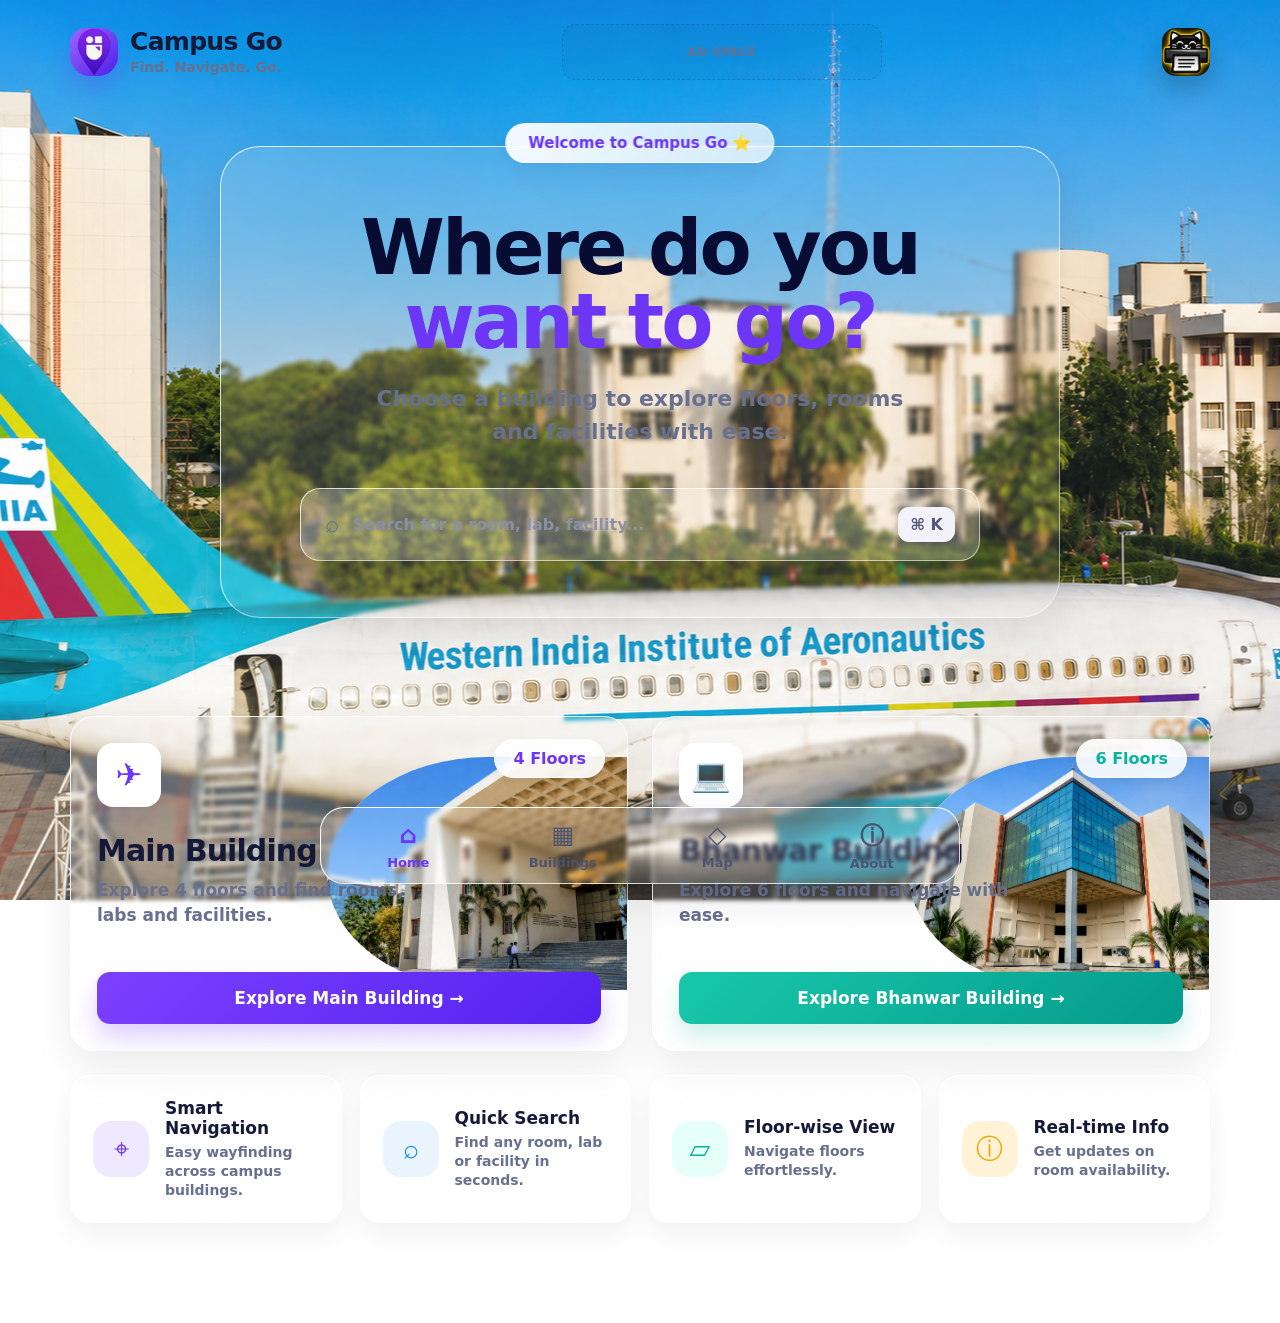
==== Final/index.html @ fa6cd489 "glass changes" ====
<!DOCTYPE html>
<html lang="en">
<head>
  <meta charset="UTF-8" />
  <meta name="viewport" content="width=device-width, initial-scale=1.0" />
  <title>Campus Go</title>
  <style>
    html {
      scroll-behavior: smooth;
    }

    * {
      margin: 0;
      padding: 0;
      box-sizing: border-box;
      font-family: Inter, system-ui, -apple-system, BlinkMacSystemFont, "Segoe UI", sans-serif;
    }

    :root {
      --purple: #6d35f5;
      --purple-dark: #15123d;
      --purple-light: #efe9ff;
      --green: #08b39c;
      --green-light: #e6fff8;
      --text: #151938;
      --muted: #68708f;
      --card: rgba(255, 255, 255, 0.84);
      --shadow: 0 18px 45px rgba(61, 42, 125, 0.14);
      --radius: 24px;
    }

    body {
      min-height: 100vh;
      color: var(--text);
      position: relative;
      overflow-x: hidden;
    }

    body::before {
      content: "";
      position: fixed;
      inset: 0;
      background: url("./assets/hero-bg.png") center center/cover no-repeat;
      z-index: -2;
      pointer-events: none;
    }

    body::after {
      content: "";
      position: fixed;
      inset: 0;
      background: linear-gradient(rgba(255, 255, 255, 0.05), rgba(255, 255, 255, 0.08));
      z-index: -1;
      pointer-events: none;
    }

    .page {
      width: 100%;
      max-width: 1180px;
      margin: auto;
      padding: 24px 20px 100px;
    }

    header {
      display: flex;
      align-items: center;
      justify-content: space-between;
      gap: 20px;
      margin-bottom: 42px;
    }

    .brand {
      display: flex;
      align-items: center;
      gap: 12px;
    }

    .logo {
      width: 48px;
      height: 48px;
      border-radius: 16px 16px 20px 20px;
      background: linear-gradient(135deg, #9d66ff, #4d1fe8);
      display: grid;
      place-items: center;
      color: white;
      font-size: 26px;
      box-shadow: 0 12px 24px rgba(109, 53, 245, 0.28);
      overflow: hidden;
    }

    .logo img {
      width: 100%;
      height: 100%;
      object-fit: cover;
    }

    /* Reserved ad slot in the header so it stays unobtrusive and never
       crowds the logos on either side. Swap the placeholder text/box for
       a real ad unit (e.g. an <ins> tag or ad-network script) when ready. */
    .header-ad {
      display: flex;
      align-items: center;
      justify-content: center;
      flex: 1;
      max-width: 320px;
      height: 56px;
      margin: 0 12px;
      border-radius: 14px;
      border: 1px dashed rgba(34, 27, 84, 0.18);
      background: rgba(34, 27, 84, 0.03);
      color: var(--muted);
      font-size: 12px;
      font-weight: 700;
      letter-spacing: 0.4px;
      text-transform: uppercase;
    }

    .partner-logo {
      width: 48px;
      height: 48px;
      border-radius: 14px;
      overflow: hidden;
      box-shadow: 0 12px 24px rgba(15, 12, 10, 0.22);
      flex-shrink: 0;
    }

    .partner-logo img {
      width: 100%;
      height: 100%;
      object-fit: cover;
      display: block;
    }

    .brand h1 {
      font-size: 25px;
      line-height: 1;
      letter-spacing: -0.7px;
    }

    .brand p {
      color: var(--muted);
      font-size: 14px;
      margin-top: 5px;
      font-weight: 600;
    }    .icon-btn {
      width: 44px;
      height: 44px;
      border-radius: 14px;
      font-size: 20px;
      color: var(--purple-dark);
    }
    .hero {
      position: relative;
      text-align: center;
      padding: 24px 0;
    }

    .hero-text-glass {
      position: relative;
      background: linear-gradient(135deg, rgba(255, 255, 255, 0.15) 0%, rgba(255, 255, 255, 0.05) 100%);
      backdrop-filter: blur(2px);
      -webkit-backdrop-filter: blur(2px);
      border-radius: 40px;
      border: 1px solid rgba(255, 255, 255, 0.5);
      border-top: 1px solid rgba(255, 255, 255, 0.8);
      border-left: 1px solid rgba(255, 255, 255, 0.8);
      box-shadow: 0 16px 40px rgba(0, 0, 0, 0.08);
      padding: 64px 40px 56px;
      margin: 0 auto 40px;
      max-width: 840px;
    }

    .pill {
      display: inline-flex;
      align-items: center;
      gap: 8px;
      background: linear-gradient(135deg, rgba(255, 255, 255, 0.95), rgba(255, 255, 255, 0.7));
      backdrop-filter: blur(2px);
      -webkit-backdrop-filter: blur(2px);
      border: 1px solid rgba(255, 255, 255, 0.9);
      color: var(--purple);
      padding: 10px 22px;
      border-radius: 999px;
      font-size: 15px;
      font-weight: 800;
      position: absolute;
      top: -24px;
      left: 50%;
      transform: translateX(-50%);
      box-shadow: 0 10px 24px rgba(34, 27, 84, 0.08);
      white-space: nowrap;
    }

    .hero h2 {
      max-width: 720px;
      margin: auto;
      color: #080c32;
      font-size: clamp(42px, 8vw, 76px);
      line-height: 0.98;
      letter-spacing: -3px;
    }

    .hero h2 span {
      color: var(--purple);
      display: inline-block;
    }

    .hero p {
      max-width: 560px;
      margin: 22px auto 28px;
      color: var(--muted);
      font-size: clamp(16px, 2.6vw, 22px);
      line-height: 1.5;
      font-weight: 600;
    }

    .search-box {
      width: min(680px, 94%);
      margin: 40px auto 0;
      display: flex;
      align-items: center;
      gap: 14px;
      background: rgba(255, 255, 255, 0.15);
      backdrop-filter: blur(2px);
      -webkit-backdrop-filter: blur(2px);
      border: 1px solid rgba(255, 255, 255, 0.6);
      border-top: 1px solid rgba(255, 255, 255, 0.8);
      border-left: 1px solid rgba(255, 255, 255, 0.8);
      padding: 18px 24px;
      border-radius: 20px;
      box-shadow: 0 8px 32px rgba(0, 0, 0, 0.08);
      transition: all 0.3s ease;
    }

    .search-box:focus-within {
      background: rgba(255, 255, 255, 0.25);
      box-shadow: 0 12px 36px rgba(31, 38, 135, 0.12);
      transform: translateY(-2px);
    }

    .search-box input {
      width: 100%;
      border: none;
      outline: none;
      color: var(--text);
      font-size: 16px;
      background: transparent;
    }

    .search-box input::placeholder {
      color: #8b90a8;
      font-weight: 600;
    }

    .shortcut {
      padding: 8px 12px;
      border-radius: 11px;
      color: #535876;
      background: #f3f1fa;
      font-weight: 800;
      white-space: nowrap;
    }

    .buildings {
      margin-top: 34px;
      display: grid;
      grid-template-columns: repeat(2, minmax(0, 1fr));
      gap: 24px;
    }

    .building-card {
      position: relative;
      overflow: hidden;
      min-height: 335px;
      background: linear-gradient(135deg, rgba(255, 255, 255, 0.2) 0%, rgba(255, 255, 255, 0.05) 100%);
      backdrop-filter: blur(2px);
      -webkit-backdrop-filter: blur(2px);
      border-radius: var(--radius);
      border: 1px solid rgba(255, 255, 255, 0.6);
      border-top: 1px solid rgba(255, 255, 255, 0.9);
      border-left: 1px solid rgba(255, 255, 255, 0.9);
      box-shadow: 0 16px 40px rgba(0, 0, 0, 0.08);
      padding: 26px;
      display: flex;
      flex-direction: column;
      justify-content: space-between;
    }

    .building-card::after {
      content: "";
      position: absolute;
      width: 58%;
      height: 70%;
      right: -4%;
      bottom: 60px;
      border-radius: 50% 0 0 50%;
      background: var(--purple-light);
      z-index: 0;
    }

    .building-card.green::after {
      background: var(--green-light);
    }

    .card-top,
    .card-bottom {
      position: relative;
      z-index: 2;
    }

    .card-icon {
      width: 64px;
      height: 64px;
      border-radius: 16px;
      background: white;
      display: grid;
      place-items: center;
      font-size: 32px;
      color: var(--purple);
      box-shadow: 0 12px 22px rgba(80, 54, 159, 0.13);
      margin-bottom: 26px;
    }

    .green .card-icon {
      color: var(--green);
    }

    .floor-badge {
      position: absolute;
      top: 22px;
      right: 22px;
      z-index: 3;
      color: var(--purple);
      background: rgba(255, 255, 255, 0.9);
      backdrop-filter: blur(2px);
      border: 1px solid rgba(255, 255, 255, 1);
      padding: 9px 18px;
      border-radius: 999px;
      font-weight: 900;
      box-shadow: 0 4px 12px rgba(0, 0, 0, 0.05);
    }

    .green .floor-badge {
      color: var(--green);
      background: rgba(255, 255, 255, 0.9);
    }

    .building-card h3 {
      font-size: 30px;
      letter-spacing: -0.9px;
      margin-bottom: 10px;
    }

    .building-card p {
      color: var(--muted);
      max-width: 330px;
      line-height: 1.5;
      font-weight: 650;
      font-size: 17px;
      margin-bottom: 28px;
    }

    .building-img {
      position: absolute;
      width: 58%;
      height: 70%;
      right: -4%;
      bottom: 60px;
      border-radius: 50% 0 0 50%;
      z-index: 1;

      background-size: cover;
      background-position: center;
      background-repeat: no-repeat;
    }

    .main-building-photo {
      background-image: url("assets/main-building.jpg");
      background-position: center center;
    }

    .bhawar-building-photo {
      background-image: url("assets/bhawar-building.png");
      background-position: center center;
    }

    .explore-btn {
      width: 100%;
      border: none;
      border-radius: 13px;
      padding: 16px 20px;
      font-size: 17px;
      font-weight: 800;
      color: white;
      background: linear-gradient(135deg, #7d40ff, #5422ef);
      box-shadow: 0 13px 24px rgba(111, 53, 245, 0.24);
      cursor: pointer;
      transition: 0.25s ease;
    }

    .green .explore-btn {
      background: linear-gradient(135deg, #18c8aa, #049b8c);
      box-shadow: 0 13px 24px rgba(8, 179, 156, 0.20);
    }

    .explore-btn:hover {
      transform: translateY(-3px);
    }

    .features {
      display: grid;
      grid-template-columns: repeat(4, minmax(0, 1fr));
      gap: 18px;
      margin-top: 24px;
    }

    .feature-card {
      background: linear-gradient(135deg, rgba(255, 255, 255, 0.2) 0%, rgba(255, 255, 255, 0.05) 100%);
      backdrop-filter: blur(2px);
      -webkit-backdrop-filter: blur(2px);
      border: 1px solid rgba(255, 255, 255, 0.6);
      border-top: 1px solid rgba(255, 255, 255, 0.9);
      border-left: 1px solid rgba(255, 255, 255, 0.9);
      box-shadow: 0 12px 30px rgba(0, 0, 0, 0.06);
      border-radius: 20px;
      padding: 22px;
      display: flex;
      align-items: center;
      gap: 16px;
    }

    .feature-icon {
      min-width: 56px;
      height: 56px;
      border-radius: 18px;
      display: grid;
      place-items: center;
      font-size: 27px;
      background: var(--purple-light);
      color: var(--purple);
    }

    .feature-card:nth-child(2) .feature-icon { background: #e9f4ff; color: #1686f7; }
    .feature-card:nth-child(3) .feature-icon { background: var(--green-light); color: var(--green); }
    .feature-card:nth-child(4) .feature-icon { background: #fff2d7; color: #f5a400; }

    .feature-card h4 {
      font-size: 17px;
      margin-bottom: 5px;
    }

    .feature-card p {
      color: var(--muted);
      font-size: 14px;
      line-height: 1.35;
      font-weight: 600;
    }

    .bottom-nav {
      position: fixed;
      left: 50%;
      bottom: 16px;
      transform: translateX(-50%);
      width: min(640px, calc(100% - 28px));
      background: rgba(255, 255, 255, 0.15);
      backdrop-filter: blur(2px);
      -webkit-backdrop-filter: blur(2px);
      border: 1px solid rgba(255, 255, 255, 0.8);
      border-top: 1px solid rgba(255, 255, 255, 1);
      border-left: 1px solid rgba(255, 255, 255, 1);
      box-shadow: 0 16px 40px rgba(0, 0, 0, 0.1);
      border-radius: 24px;
      display: grid;
      grid-template-columns: repeat(4, 1fr);
      padding: 12px 10px;
      z-index: 20;
    }

    .nav-item {
      text-decoration: none;
      color: #4c5270;
      display: grid;
      place-items: center;
      gap: 4px;
      font-size: 13px;
      font-weight: 800;
    }

    .nav-item span {
      font-size: 24px;
    }

    .nav-item.active {
      color: var(--purple);
    }

    @media (max-width: 850px) {
      .page {
        padding: 22px 16px 96px;
      }

      header {
        margin-bottom: 30px;
      }

      .header-ad {
        max-width: 140px;
        height: 44px;
        font-size: 10px;
      }

      .buildings {
        grid-template-columns: 1fr;
      }

      .features {
        grid-template-columns: repeat(2, minmax(0, 1fr));
      }
    }

    @media (max-width: 520px) {
      .page {
        padding-inline: 14px;
      }

      .brand h1 {
        font-size: 22px;
      }

      .brand p {
        font-size: 12px;
      }

      .logo {
        width: 44px;
        height: 44px;
      }

      .partner-logo {
        width: 40px;
        height: 40px;
      }

      .header-ad {
        max-width: 90px;
        margin: 0 6px;
      }
      .hero-text-glass {
        padding: 48px 20px 32px;
      }

      .hero h2 {
        font-size: 46px;
        letter-spacing: -2px;
      }

      .hero p {
        font-size: 17px;
      }

      .search-box {
        padding: 14px 15px;
      }

      .shortcut {
        display: none;
      }

      .building-card {
        min-height: 290px;
        padding: 22px;
      }

      .building-card h3 {
        font-size: 24px;
        max-width: 60%;
      }

      .building-card p {
        width: 58%;
        font-size: 14.5px;
      }

      .building-img, .building-card::after {
        width: 45%;
        height: 60%;
        bottom: 74px;
        right: -5%;
        border-radius: 50% 0 0 50%;
      }

      .floor-badge {
        top: 20px;
        right: 18px;
        padding: 8px 14px;
        font-size: 14px;
      }

      .features {
        gap: 12px;
      }

      .feature-card {
        padding: 16px 14px;
        align-items: flex-start;
      }

      .feature-icon {
        min-width: 48px;
        height: 48px;
        font-size: 24px;
      }

      .feature-card h4 {
        font-size: 15px;
      }

      .feature-card p {
        font-size: 12.5px;
      }
    }

    @media (max-width: 390px) {
      .hero h2 {
        font-size: 40px;
      }

      .building-card p {
        width: 58%;
      }

      .feature-card {
        flex-direction: column;
        gap: 10px;
      }
    }

    /* Modal Styles */
    .modal-overlay {
      display: none;
      position: fixed;
      inset: 0;
      background: rgba(21, 18, 61, 0.5);
      backdrop-filter: blur(2px);
      z-index: 100;
      align-items: center;
      justify-content: center;
      padding: 20px;
    }
    .modal-overlay.active {
      display: flex;
      animation: fadeIn 0.3s ease;
    }
    .modal-content {
      background: #fcfaf2;
      width: 100%;
      max-width: 420px;
      border-radius: var(--radius);
      padding: 32px;
      position: relative;
      box-shadow: 0 25px 50px rgba(0, 0, 0, 0.15);
      animation: slideUp 0.3s ease;
    }
    .close-btn {
      position: absolute;
      top: 24px;
      right: 24px;
      background: none;
      border: none;
      font-size: 28px;
      cursor: pointer;
      color: var(--muted);
      line-height: 1;
      transition: color 0.2s;
    }
    .close-btn:hover {
      color: var(--text);
    }
    .modal-content h3 {
      margin-bottom: 24px;
      font-size: 24px;
      letter-spacing: -0.5px;
      color: var(--text);
    }
    .floor-grid {
      display: grid;
      grid-template-columns: repeat(2, 1fr);
      gap: 14px;
    }
    .floor-btn {
      padding: 16px;
      border-radius: 999px;
      border: 2px solid rgba(34, 27, 84, 0.05);
      background: white;
      color: var(--text);
      font-weight: 700;
      font-size: 16px;
      cursor: pointer;
      transition: all 0.2s ease;
      box-shadow: 0 4px 12px rgba(0,0,0,0.02);
    }
    .floor-btn[data-theme="purple"]:not(:disabled):hover {
      background: var(--purple-light);
      color: var(--purple);
      border-color: var(--purple);
    }
    .floor-btn[data-theme="green"]:not(:disabled):hover {
      background: var(--green-light);
      color: var(--green);
      border-color: var(--green);
    }
    .floor-btn:disabled {
      opacity: 0.5;
      cursor: not-allowed;
      transform: none;
    }
    .floor-btn.selected[data-theme="purple"] {
      background: var(--purple);
      color: white;
      border-color: var(--purple);
      opacity: 1;
    }
    .floor-btn.selected[data-theme="green"] {
      background: var(--green);
      color: white;
      border-color: var(--green);
      opacity: 1;
    }

    @keyframes fadeIn {
      from { opacity: 0; }
      to { opacity: 1; }
    }
    @keyframes slideUp {
      from { opacity: 0; transform: translateY(20px); }
      to { opacity: 1; transform: translateY(0); }
    }
  </style>
</head>
<body>
  <main class="page">
    <header>
      <div class="brand">
        <div class="logo"><img src="assets/campusgo-icon.png" alt="Campus Go logo" /></div>
        <div>
          <h1>Campus Go</h1>
          <p>Find. Navigate. Go.</p>
        </div>
      </div>

      <div class="header-ad">Ad space</div>

      <div class="partner-logo">
        <img src="assets/copykat-icon.jpg" alt="CopyKat logo" />
      </div>
    </header>

    <section class="hero">
      <div class="hero-text-glass">
        <div class="pill">Welcome to Campus Go ⭐</div>
        <h2>Where do you <span>want to go?</span></h2>
        <p>Choose a building to explore floors, rooms and facilities with ease.</p>

        <label class="search-box">
          <span style="font-size: 24px; color:#68708f;">⌕</span>
          <input type="search" placeholder="Search for a room, lab, facility..." />
          <span class="shortcut">⌘ K</span>
        </label>
      </div>
    </section>

    <section id="buildings" class="buildings">
      <article class="building-card">
        <span class="floor-badge">4 Floors</span>
        <div class="building-img main-building-photo"></div>
        <div class="card-top">
          <div class="card-icon">✈️</div>
          <h3>Main Building</h3>
          <p>Explore 4 floors and find rooms, labs and facilities.</p>
        </div>
        <div class="card-bottom">
          <button class="explore-btn">Explore Main Building →</button>
        </div>
      </article>

      <article class="building-card green">
        <span class="floor-badge">6 Floors</span>
        <div class="building-img bhawar-building-photo"></div>
        <div class="card-top">
          <div class="card-icon">💻</div>
          <h3>Bhanwar Building</h3>
          <p>Explore 6 floors and navigate with ease.</p>
        </div>
        <div class="card-bottom">
          <button class="explore-btn">Explore Bhanwar Building →</button>
        </div>
      </article>
    </section>

    <section class="features">
      <article class="feature-card">
        <div class="feature-icon">⌖</div>
        <div>
          <h4>Smart Navigation</h4>
          <p>Easy wayfinding across campus buildings.</p>
        </div>
      </article>

      <article class="feature-card">
        <div class="feature-icon">⌕</div>
        <div>
          <h4>Quick Search</h4>
          <p>Find any room, lab or facility in seconds.</p>
        </div>
      </article>

      <article class="feature-card">
        <div class="feature-icon">▱</div>
        <div>
          <h4>Floor-wise View</h4>
          <p>Navigate floors effortlessly.</p>
        </div>
      </article>

      <article class="feature-card">
        <div class="feature-icon">ⓘ</div>
        <div>
          <h4>Real-time Info</h4>
          <p>Get updates on room availability.</p>
        </div>
      </article>
    </section>
  </main>

  <nav class="bottom-nav">
    <a href="#" class="nav-item active"><span>⌂</span>Home</a>
    <a href="#buildings" class="nav-item"><span>▦</span>Buildings</a>
    <a href="#" class="nav-item"><span>◇</span>Map</a>
    <a href="#" class="nav-item"><span>ⓘ</span>About</a>
  </nav>

  <!-- Floor Selection Modal -->
  <div id="floor-modal" class="modal-overlay">
    <div class="modal-content">
      <button class="close-btn" id="close-modal">&times;</button>
      <h3 id="modal-title">Select Floor</h3>
      <div id="floor-grid" class="floor-grid"></div>
    </div>
  </div>

  <!-- About Modal -->
  <div id="about-modal" class="modal-overlay">
    <div class="modal-content">
      <button class="close-btn" id="close-about-modal">&times;</button>
      <h3>About Campus Go</h3>
      <p style="color: var(--muted); font-size: 16px; line-height: 1.5; font-weight: 600; margin-bottom: 8px;">
        This project is made by <strong style="color: var(--purple);">Copykat interns</strong>.
      </p>
      <p style="color: #8b90a8; font-size: 14px;">
        To edit this text, you can open the <code>index.html</code> file in the code editor, find this section, and edit the text directly!
      </p>
    </div>
  </div>

  <script>
    document.addEventListener('DOMContentLoaded', () => {
      const modal = document.getElementById('floor-modal');
      const closeBtn = document.getElementById('close-modal');
      const floorGrid = document.getElementById('floor-grid');
      const modalTitle = document.getElementById('modal-title');

      const aboutModal = document.getElementById('about-modal');
      const closeAboutBtn = document.getElementById('close-about-modal');
      const aboutNavBtn = document.querySelector('a.nav-item:last-child');

      aboutNavBtn.addEventListener('click', (e) => {
        e.preventDefault();
        aboutModal.classList.add('active');
        document.body.style.overflow = 'hidden';
      });

      closeAboutBtn.addEventListener('click', () => {
        aboutModal.classList.remove('active');
        document.body.style.overflow = '';
      });

      aboutModal.addEventListener('click', (e) => {
        if (e.target === aboutModal) {
          aboutModal.classList.remove('active');
          document.body.style.overflow = '';
        }
      });

      const buildingData = {
        'Explore Main Building →': { 
            name: 'Main Building', 
            floorNames: ['Basement', 'Ground Floor', 'First Floor', 'Second Floor'], 
            isGreen: false 
        },
        'Explore Bhanwar Building →': { 
            name: 'Bhanwar Building', 
            floorNames: ['Ground Floor', 'Floor 1', 'Floor 2', 'Floor 3', 'Floor 4', 'Floor 5'], 
            isGreen: true 
        }
      };

      document.querySelectorAll('.explore-btn').forEach(btn => {
        btn.addEventListener('click', (e) => {
          const text = e.target.textContent.trim();
          const bldg = buildingData[text] || { name: 'Building', floorNames: ['Ground Floor'], isGreen: false };

          modalTitle.textContent = bldg.name + ' - Select Floor';
          floorGrid.innerHTML = '';
          
          bldg.floorNames.forEach(floorName => {
            const floorBtn = document.createElement('button');
            floorBtn.className = 'floor-btn';
            floorBtn.textContent = floorName;
            
            // Set theme coloring based on the building
            floorBtn.setAttribute('data-theme', bldg.isGreen ? 'green' : 'purple');
            
            floorBtn.onclick = () => {
               const allBtns = floorGrid.querySelectorAll('.floor-btn');
               allBtns.forEach(btn => {
                 if (btn !== floorBtn) {
                   btn.disabled = true;
                 }
               });
               floorBtn.classList.add('selected');
               
               setTimeout(() => {
                 window.location.href = 'floor.html?building=' + encodeURIComponent(bldg.name) + '&floor=' + encodeURIComponent(floorName);
               }, 600);
            };
            floorGrid.appendChild(floorBtn);
          });

          modal.classList.add('active');
          document.body.style.overflow = 'hidden';
        });
      });

      closeBtn.addEventListener('click', () => {
        modal.classList.remove('active');
        document.body.style.overflow = '';
      });

      modal.addEventListener('click', (e) => {
        if (e.target === modal) {
          modal.classList.remove('active');
          document.body.style.overflow = '';
        }
      });
    });
  </script>
</body>
</html>
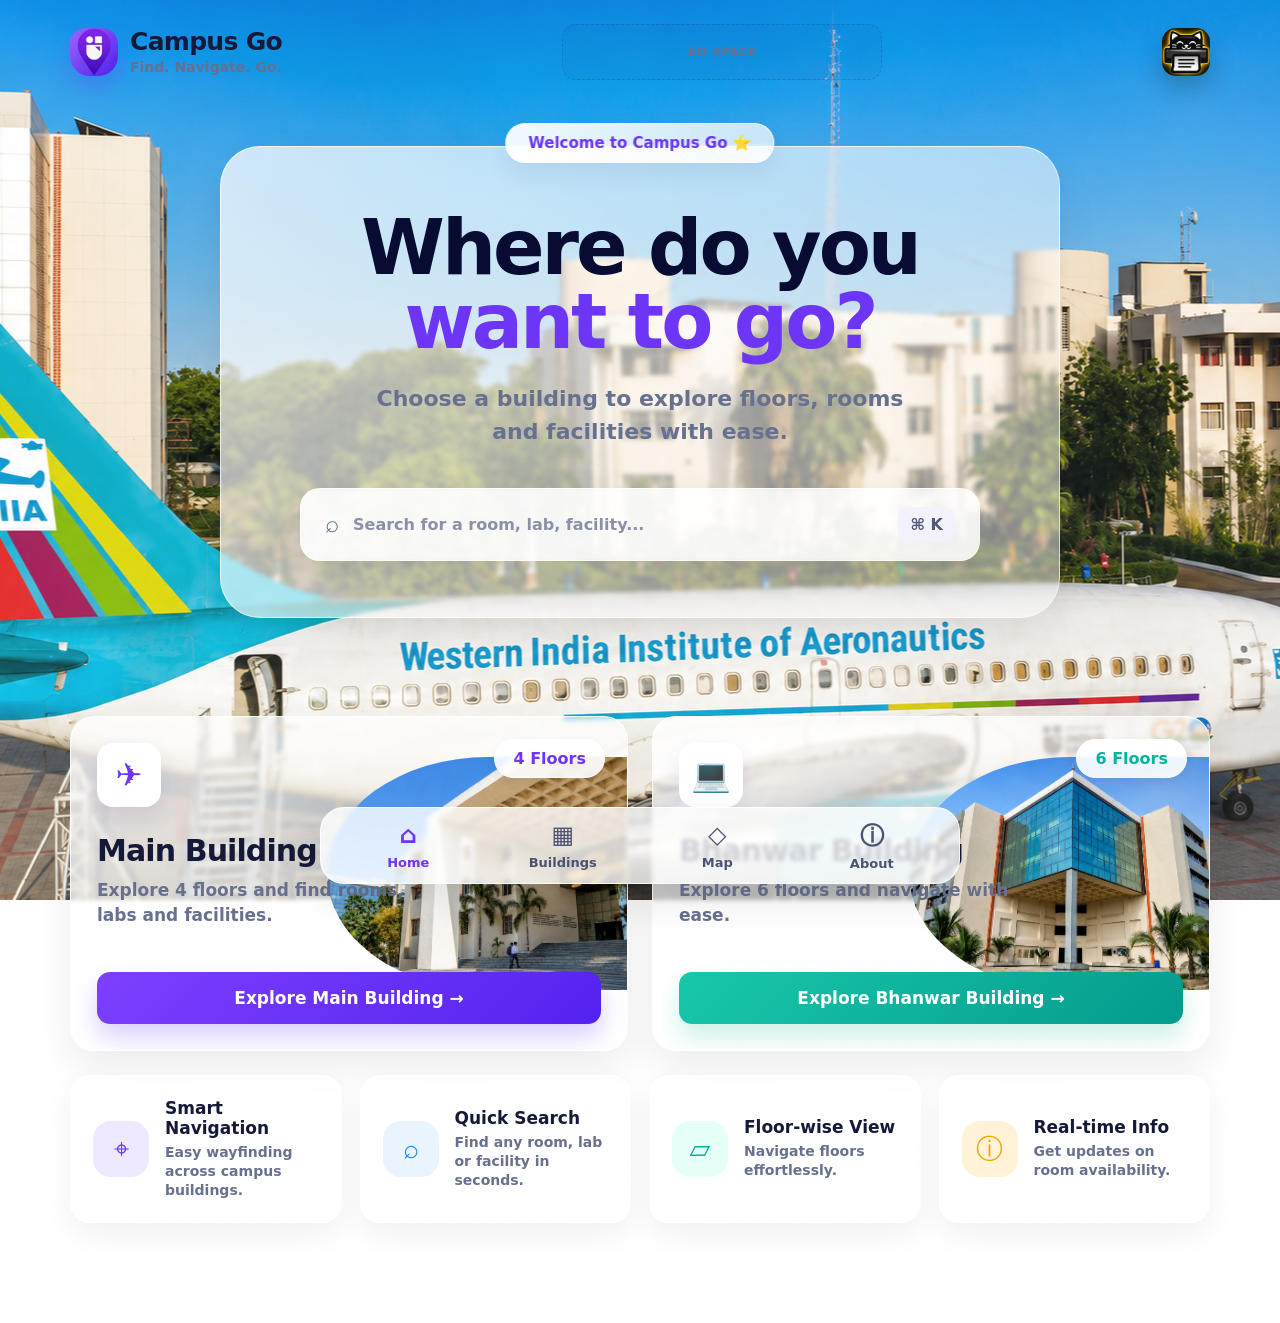
==== commit 1be774d9: "glass changes2" ====
--- a/Final/index.html
+++ b/Final/index.html
@@ -39,7 +39,11 @@
     body::before {
       content: "";
       position: fixed;
-      inset: 0;
+      top: 0;
+      left: 0;
+      width: 100vw;
+      height: 100vh;
+      height: var(--app-height, 100lvh);
       background: url("./assets/hero-bg.png") center center/cover no-repeat;
       z-index: -2;
       pointer-events: none;
@@ -48,7 +52,11 @@
     body::after {
       content: "";
       position: fixed;
-      inset: 0;
+      top: 0;
+      left: 0;
+      width: 100vw;
+      height: 100vh;
+      height: var(--app-height, 100lvh);
       background: linear-gradient(rgba(255, 255, 255, 0.05), rgba(255, 255, 255, 0.08));
       z-index: -1;
       pointer-events: none;
@@ -157,7 +165,7 @@
 
     .hero-text-glass {
       position: relative;
-      background: linear-gradient(135deg, rgba(255, 255, 255, 0.15) 0%, rgba(255, 255, 255, 0.05) 100%);
+      background: linear-gradient(135deg, rgba(255, 255, 255, 0.75) 0%, rgba(255, 255, 255, 0.45) 100%);
       backdrop-filter: blur(2px);
       -webkit-backdrop-filter: blur(2px);
       border-radius: 40px;
@@ -220,7 +228,7 @@
       display: flex;
       align-items: center;
       gap: 14px;
-      background: rgba(255, 255, 255, 0.15);
+      background: rgba(255, 255, 255, 0.75);
       backdrop-filter: blur(2px);
       -webkit-backdrop-filter: blur(2px);
       border: 1px solid rgba(255, 255, 255, 0.6);
@@ -233,7 +241,7 @@
     }
 
     .search-box:focus-within {
-      background: rgba(255, 255, 255, 0.25);
+      background: rgba(255, 255, 255, 0.85);
       box-shadow: 0 12px 36px rgba(31, 38, 135, 0.12);
       transform: translateY(-2px);
     }
@@ -272,7 +280,7 @@
       position: relative;
       overflow: hidden;
       min-height: 335px;
-      background: linear-gradient(135deg, rgba(255, 255, 255, 0.2) 0%, rgba(255, 255, 255, 0.05) 100%);
+      background: linear-gradient(135deg, rgba(255, 255, 255, 0.8) 0%, rgba(255, 255, 255, 0.5) 100%);
       backdrop-filter: blur(2px);
       -webkit-backdrop-filter: blur(2px);
       border-radius: var(--radius);
@@ -415,7 +423,7 @@
     }
 
     .feature-card {
-      background: linear-gradient(135deg, rgba(255, 255, 255, 0.2) 0%, rgba(255, 255, 255, 0.05) 100%);
+      background: linear-gradient(135deg, rgba(255, 255, 255, 0.85) 0%, rgba(255, 255, 255, 0.55) 100%);
       backdrop-filter: blur(2px);
       -webkit-backdrop-filter: blur(2px);
       border: 1px solid rgba(255, 255, 255, 0.6);
@@ -462,7 +470,7 @@
       bottom: 16px;
       transform: translateX(-50%);
       width: min(640px, calc(100% - 28px));
-      background: rgba(255, 255, 255, 0.15);
+      background: rgba(255, 255, 255, 0.8);
       backdrop-filter: blur(2px);
       -webkit-backdrop-filter: blur(2px);
       border: 1px solid rgba(255, 255, 255, 0.8);
@@ -864,6 +872,23 @@
 
   <script>
     document.addEventListener('DOMContentLoaded', () => {
+      // Fix for mobile background jumping when address bar hides/shows
+      const setFixedBackgroundHeight = () => {
+        const bgHeight = window.innerHeight;
+        document.documentElement.style.setProperty('--app-height', `${bgHeight}px`);
+      };
+      
+      let initialWidth = window.innerWidth;
+      setFixedBackgroundHeight();
+      
+      window.addEventListener('resize', () => {
+        // Only update on width change (e.g. rotation), ignore height changes from scroll
+        if (window.innerWidth !== initialWidth) {
+          initialWidth = window.innerWidth;
+          setFixedBackgroundHeight();
+        }
+      });
+
       const modal = document.getElementById('floor-modal');
       const closeBtn = document.getElementById('close-modal');
       const floorGrid = document.getElementById('floor-grid');
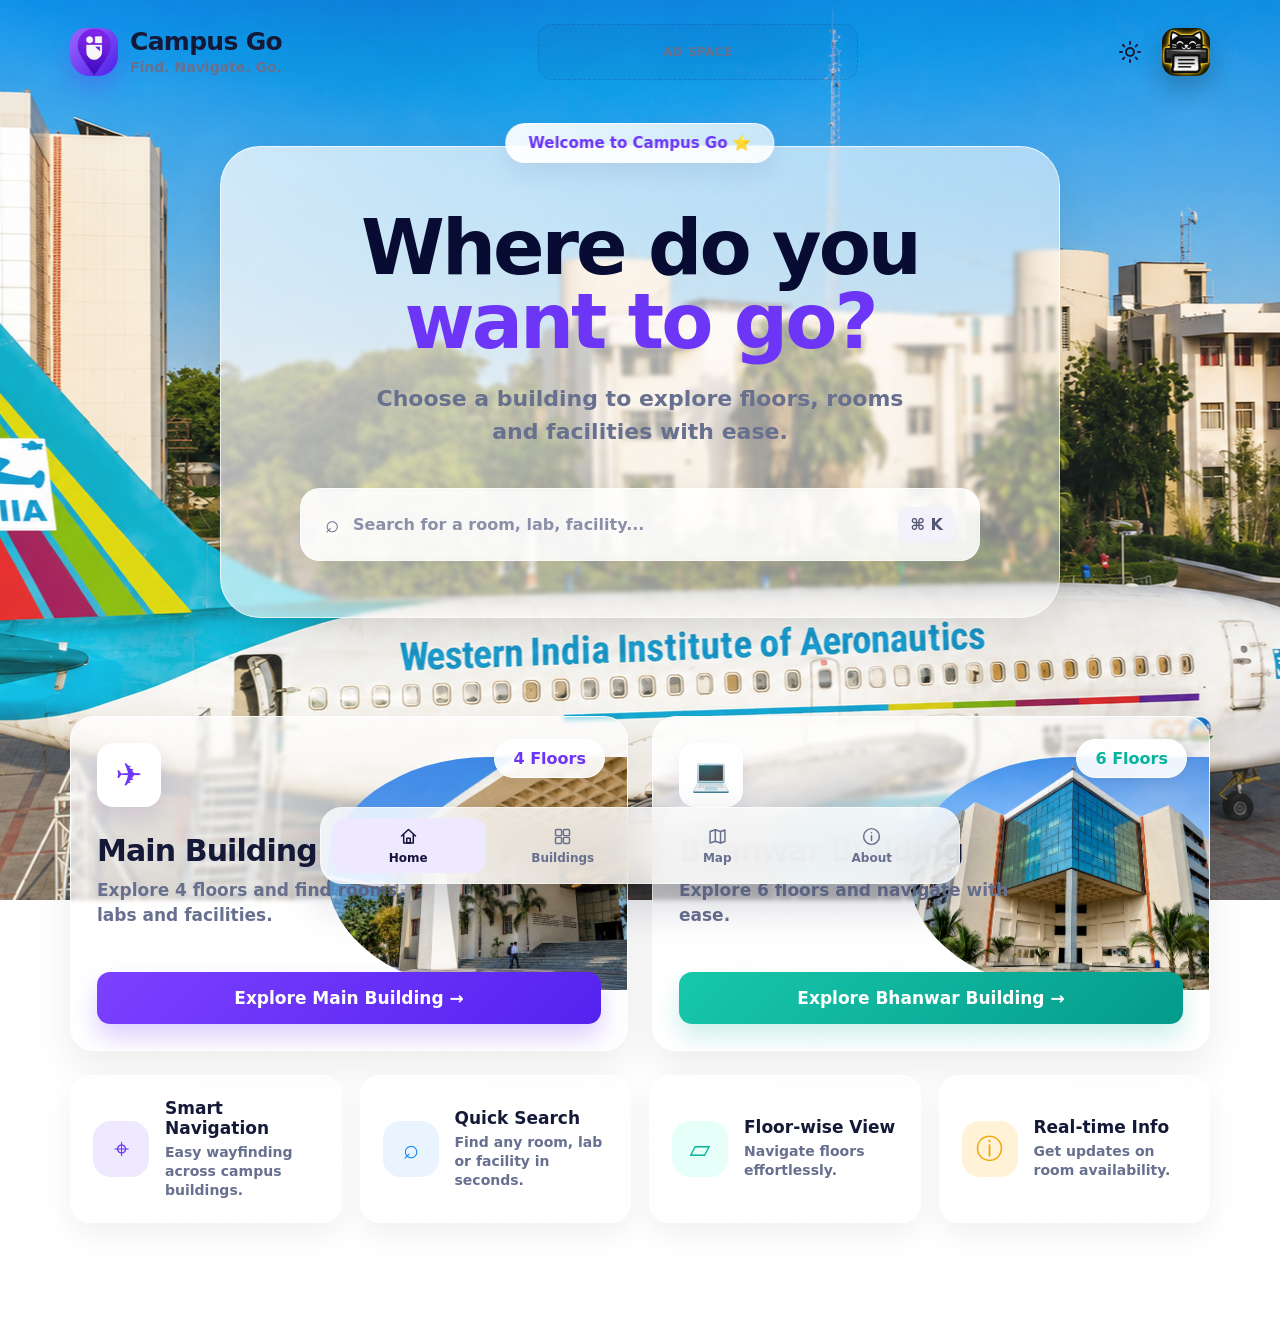
==== commit 1656fb98: "almost final" ====
--- a/Final/index.html
+++ b/Final/index.html
@@ -4,6 +4,7 @@
   <meta charset="UTF-8" />
   <meta name="viewport" content="width=device-width, initial-scale=1.0" />
   <title>Campus Go</title>
+  <script>if (localStorage.getItem("theme") === "dark") document.documentElement.setAttribute("data-theme", "dark");</script>
   <style>
     html {
       scroll-behavior: smooth;
@@ -15,7 +16,6 @@
       box-sizing: border-box;
       font-family: Inter, system-ui, -apple-system, BlinkMacSystemFont, "Segoe UI", sans-serif;
     }
-
     :root {
       --purple: #6d35f5;
       --purple-dark: #15123d;
@@ -27,7 +27,46 @@
       --card: rgba(255, 255, 255, 0.84);
       --shadow: 0 18px 45px rgba(61, 42, 125, 0.14);
       --radius: 24px;
-    }
+      
+      --bg-overlay: linear-gradient(rgba(255, 255, 255, 0.05), rgba(255, 255, 255, 0.08));
+      --glass-bg: linear-gradient(135deg, rgba(255, 255, 255, 0.75) 0%, rgba(255, 255, 255, 0.45) 100%);
+      --glass-border: rgba(255, 255, 255, 0.5);
+      --glass-border-light: rgba(255, 255, 255, 0.8);
+      --glass-card: rgba(255, 255, 255, 0.85);
+      --glass-nav: rgba(255, 255, 255, 0.8);
+      --input-bg: rgba(255, 255, 255, 0.9);
+      --title-color: #080c32;
+      --modal-overlay: rgba(21, 18, 61, 0.5);
+      --modal-bg: #fcfaf2;
+      --btn-bg: white;
+      --btn-border: rgba(34, 27, 84, 0.05);
+    }
+    
+    [data-theme="dark"] {
+      --purple: #b388ff;
+      --purple-dark: #d8c2ff;
+      --purple-light: rgba(179, 136, 255, 0.2);
+      --green: #40c4b4;
+      --green-light: rgba(64, 196, 180, 0.2);
+      --text: #f0f2fb;
+      --muted: #a3a9c2;
+      --card: rgba(18, 24, 58, 0.6);
+      --shadow: 0 20px 50px rgba(0, 0, 0, 0.5);
+      
+      --bg-overlay: linear-gradient(180deg, rgba(0,0,0,.7), rgba(0,0,0,.7));
+      --glass-bg: rgba(18, 24, 58, 0.85);
+      --glass-border: rgba(255, 255, 255, 0.15);
+      --glass-border-light: rgba(255, 255, 255, 0.1);
+      --glass-card: rgba(18, 24, 58, 0.9);
+      --glass-nav: rgba(18, 24, 58, 0.9);
+      --input-bg: rgba(255, 255, 255, 0.05);
+      --title-color: #f0f2fb;
+      --modal-overlay: rgba(0, 0, 0, 0.7);
+      --modal-bg: #12183a;
+      --btn-bg: rgba(255, 255, 255, 0.05);
+      --btn-border: rgba(255, 255, 255, 0.15);
+    }
+
 
     body {
       min-height: 100vh;
@@ -57,7 +96,7 @@
       width: 100vw;
       height: 100vh;
       height: var(--app-height, 100lvh);
-      background: linear-gradient(rgba(255, 255, 255, 0.05), rgba(255, 255, 255, 0.08));
+      background: var(--bg-overlay);
       z-index: -1;
       pointer-events: none;
     }
@@ -101,10 +140,38 @@
       height: 100%;
       object-fit: cover;
     }
-
-    /* Reserved ad slot in the header so it stays unobtrusive and never
-       crowds the logos on either side. Swap the placeholder text/box for
-       a real ad unit (e.g. an <ins> tag or ad-network script) when ready. */
+    .header-actions {
+      display: flex;
+      align-items: center;
+      gap: 16px;
+    }
+    .theme-toggle {
+      background: transparent;
+      border: none;
+      display: grid;
+      place-items: center;
+      cursor: pointer;
+      color: var(--text);
+      transition: color 0.2s ease, transform 0.2s ease;
+      padding: 4px;
+    }
+    .theme-toggle:hover {
+      color: var(--purple);
+      transform: scale(1.1);
+    }
+    .theme-toggle svg { 
+      width: 24px; 
+      height: 24px; 
+      fill: none; 
+      stroke: currentColor; 
+      stroke-width: 2; 
+      stroke-linecap: round; 
+      stroke-linejoin: round; 
+    }
+    .theme-toggle .moon-icon { display: none; }
+    [data-theme="dark"] .theme-toggle .sun-icon { display: none; }
+    [data-theme="dark"] .theme-toggle .moon-icon { display: block; }
+    [data-theme="dark"] .theme-toggle:hover { color: var(--green); }
     .header-ad {
       display: flex;
       align-items: center;
@@ -165,13 +232,13 @@
 
     .hero-text-glass {
       position: relative;
-      background: linear-gradient(135deg, rgba(255, 255, 255, 0.75) 0%, rgba(255, 255, 255, 0.45) 100%);
+      background: var(--glass-bg);
       backdrop-filter: blur(2px);
       -webkit-backdrop-filter: blur(2px);
       border-radius: 40px;
-      border: 1px solid rgba(255, 255, 255, 0.5);
-      border-top: 1px solid rgba(255, 255, 255, 0.8);
-      border-left: 1px solid rgba(255, 255, 255, 0.8);
+      border: 1px solid var(--glass-border);
+      border-top: 1px solid var(--glass-border-light);
+      border-left: 1px solid var(--glass-border-light);
       box-shadow: 0 16px 40px rgba(0, 0, 0, 0.08);
       padding: 64px 40px 56px;
       margin: 0 auto 40px;
@@ -185,7 +252,7 @@
       background: linear-gradient(135deg, rgba(255, 255, 255, 0.95), rgba(255, 255, 255, 0.7));
       backdrop-filter: blur(2px);
       -webkit-backdrop-filter: blur(2px);
-      border: 1px solid rgba(255, 255, 255, 0.9);
+      border: 1px solid var(--input-bg);
       color: var(--purple);
       padding: 10px 22px;
       border-radius: 999px;
@@ -202,7 +269,7 @@
     .hero h2 {
       max-width: 720px;
       margin: auto;
-      color: #080c32;
+      color: var(--title-color);
       font-size: clamp(42px, 8vw, 76px);
       line-height: 0.98;
       letter-spacing: -3px;
@@ -232,8 +299,8 @@
       backdrop-filter: blur(2px);
       -webkit-backdrop-filter: blur(2px);
       border: 1px solid rgba(255, 255, 255, 0.6);
-      border-top: 1px solid rgba(255, 255, 255, 0.8);
-      border-left: 1px solid rgba(255, 255, 255, 0.8);
+      border-top: 1px solid var(--glass-border-light);
+      border-left: 1px solid var(--glass-border-light);
       padding: 18px 24px;
       border-radius: 20px;
       box-shadow: 0 8px 32px rgba(0, 0, 0, 0.08);
@@ -241,7 +308,7 @@
     }
 
     .search-box:focus-within {
-      background: rgba(255, 255, 255, 0.85);
+      background: var(--glass-card);
       box-shadow: 0 12px 36px rgba(31, 38, 135, 0.12);
       transform: translateY(-2px);
     }
@@ -280,13 +347,13 @@
       position: relative;
       overflow: hidden;
       min-height: 335px;
-      background: linear-gradient(135deg, rgba(255, 255, 255, 0.8) 0%, rgba(255, 255, 255, 0.5) 100%);
+      background: linear-gradient(135deg, var(--glass-border-light) 0%, var(--glass-border) 100%);
       backdrop-filter: blur(2px);
       -webkit-backdrop-filter: blur(2px);
       border-radius: var(--radius);
       border: 1px solid rgba(255, 255, 255, 0.6);
-      border-top: 1px solid rgba(255, 255, 255, 0.9);
-      border-left: 1px solid rgba(255, 255, 255, 0.9);
+      border-top: 1px solid var(--input-bg);
+      border-left: 1px solid var(--input-bg);
       box-shadow: 0 16px 40px rgba(0, 0, 0, 0.08);
       padding: 26px;
       display: flex;
@@ -339,7 +406,7 @@
       right: 22px;
       z-index: 3;
       color: var(--purple);
-      background: rgba(255, 255, 255, 0.9);
+      background: var(--input-bg);
       backdrop-filter: blur(2px);
       border: 1px solid rgba(255, 255, 255, 1);
       padding: 9px 18px;
@@ -350,7 +417,7 @@
 
     .green .floor-badge {
       color: var(--green);
-      background: rgba(255, 255, 255, 0.9);
+      background: var(--input-bg);
     }
 
     .building-card h3 {
@@ -423,12 +490,12 @@
     }
 
     .feature-card {
-      background: linear-gradient(135deg, rgba(255, 255, 255, 0.85) 0%, rgba(255, 255, 255, 0.55) 100%);
+      background: linear-gradient(135deg, var(--glass-card) 0%, rgba(255, 255, 255, 0.55) 100%);
       backdrop-filter: blur(2px);
       -webkit-backdrop-filter: blur(2px);
       border: 1px solid rgba(255, 255, 255, 0.6);
-      border-top: 1px solid rgba(255, 255, 255, 0.9);
-      border-left: 1px solid rgba(255, 255, 255, 0.9);
+      border-top: 1px solid var(--input-bg);
+      border-left: 1px solid var(--input-bg);
       box-shadow: 0 12px 30px rgba(0, 0, 0, 0.06);
       border-radius: 20px;
       padding: 22px;
@@ -470,37 +537,37 @@
       bottom: 16px;
       transform: translateX(-50%);
       width: min(640px, calc(100% - 28px));
-      background: rgba(255, 255, 255, 0.8);
-      backdrop-filter: blur(2px);
-      -webkit-backdrop-filter: blur(2px);
-      border: 1px solid rgba(255, 255, 255, 0.8);
-      border-top: 1px solid rgba(255, 255, 255, 1);
-      border-left: 1px solid rgba(255, 255, 255, 1);
-      box-shadow: 0 16px 40px rgba(0, 0, 0, 0.1);
-      border-radius: 24px;
+      background: var(--glass-nav);
+      border: 1px solid var(--glass-border);
+      border-radius: 22px;
+      box-shadow: 0 18px 45px rgba(18,24,58,.20);
       display: grid;
       grid-template-columns: repeat(4, 1fr);
-      padding: 12px 10px;
+      padding: 10px;
+      backdrop-filter: blur(22px);
+      -webkit-backdrop-filter: blur(22px);
       z-index: 20;
     }
-
     .nav-item {
       text-decoration: none;
-      color: #4c5270;
+      color: var(--muted);
       display: grid;
       place-items: center;
       gap: 4px;
-      font-size: 13px;
-      font-weight: 800;
-    }
-
-    .nav-item span {
-      font-size: 24px;
-    }
-
+      font-size: 12px;
+      font-weight: 700;
+      padding: 8px 4px;
+      border-radius: 14px;
+      transition: background .2s, color .2s;
+    }
+    .nav-item .icon { width: 21px; height: 21px; }
+    .icon { width: 22px; height: 22px; stroke: currentColor; stroke-width: 1.7; fill: none; stroke-linecap: round; stroke-linejoin: round; flex-shrink: 0; }
+    
     .nav-item.active {
-      color: var(--purple);
-    }
+      color: var(--purple-dark);
+      background: var(--purple-light);
+    }
+
 
     @media (max-width: 850px) {
       .page {
@@ -509,9 +576,7 @@
 
       header {
         margin-bottom: 30px;
-      }
-
-      .header-ad {
+      }    .header-ad {
         max-width: 140px;
         height: 44px;
         font-size: 10px;
@@ -547,9 +612,7 @@
       .partner-logo {
         width: 40px;
         height: 40px;
-      }
-
-      .header-ad {
+      }    .header-ad {
         max-width: 90px;
         margin: 0 6px;
       }
@@ -643,12 +706,12 @@
       }
     }
 
-    /* Modal Styles */
+
     .modal-overlay {
       display: none;
       position: fixed;
       inset: 0;
-      background: rgba(21, 18, 61, 0.5);
+      background: var(--modal-overlay);
       backdrop-filter: blur(2px);
       z-index: 100;
       align-items: center;
@@ -660,7 +723,7 @@
       animation: fadeIn 0.3s ease;
     }
     .modal-content {
-      background: #fcfaf2;
+      background: var(--modal-bg);
       width: 100%;
       max-width: 420px;
       border-radius: var(--radius);
@@ -698,8 +761,8 @@
     .floor-btn {
       padding: 16px;
       border-radius: 999px;
-      border: 2px solid rgba(34, 27, 84, 0.05);
-      background: white;
+      border: 2px solid var(--btn-border);
+      background: var(--btn-bg);
       color: var(--text);
       font-weight: 700;
       font-size: 16px;
@@ -743,9 +806,21 @@
       from { opacity: 0; transform: translateY(20px); }
       to { opacity: 1; transform: translateY(0); }
     }
+    
+
+    
+
   </style>
 </head>
 <body>
+  <svg width="0" height="0" style="position:absolute" aria-hidden="true">
+    <defs>
+      <symbol id="icon-house" viewBox="0 0 24 24"><path d="M4 11.5L12 4l8 7.5"/><path d="M6.5 10v9.5h11V10"/><rect x="10" y="14" width="4" height="5.5"/></symbol>
+      <symbol id="icon-grid" viewBox="0 0 24 24"><rect x="4" y="4" width="7" height="7" rx="1.3"/><rect x="13" y="4" width="7" height="7" rx="1.3"/><rect x="4" y="13" width="7" height="7" rx="1.3"/><rect x="13" y="13" width="7" height="7" rx="1.3"/></symbol>
+      <symbol id="icon-map" viewBox="0 0 24 24"><path d="M3.5 6.2l6-2 6 2 5-1.7v13.3l-5 1.7-6-2-6 2z"/><line x1="9.5" y1="4.2" x2="9.5" y2="17.5"/><line x1="15.5" y1="6.2" x2="15.5" y2="19.5"/></symbol>
+      <symbol id="icon-info" viewBox="0 0 24 24"><circle cx="12" cy="12" r="9"/><line x1="12" y1="11" x2="12" y2="16.5"/><circle cx="12" cy="7.7" r="0.9" fill="currentColor" stroke="none"/></symbol>
+    </defs>
+  </svg>
   <main class="page">
     <header>
       <div class="brand">
@@ -758,8 +833,14 @@
 
       <div class="header-ad">Ad space</div>
 
-      <div class="partner-logo">
-        <img src="assets/copykat-icon.jpg" alt="CopyKat logo" />
+      <div class="header-actions">
+        <button id="theme-toggle" class="theme-toggle" aria-label="Toggle Dark Mode">
+          <svg class="sun-icon" xmlns="http://www.w3.org/2000/svg" viewBox="0 0 24 24" fill="none" stroke="currentColor" stroke-width="2" stroke-linecap="round" stroke-linejoin="round"><circle cx="12" cy="12" r="4"/><path d="M12 2v2"/><path d="M12 20v2"/><path d="m4.93 4.93 1.41 1.41"/><path d="m17.66 17.66 1.41 1.41"/><path d="M2 12h2"/><path d="M20 12h2"/><path d="m6.34 17.66-1.41 1.41"/><path d="m19.07 4.93-1.41 1.41"/></svg>
+          <svg class="moon-icon" xmlns="http://www.w3.org/2000/svg" viewBox="0 0 24 24" fill="none" stroke="currentColor" stroke-width="2" stroke-linecap="round" stroke-linejoin="round"><path d="M12 3a6 6 0 0 0 9 9 9 9 0 1 1-9-9Z"/></svg>
+        </button>
+        <div class="partner-logo">
+          <img src="assets/copykat-icon.jpg" alt="CopyKat logo" />
+        </div>
       </div>
     </header>
 
@@ -841,10 +922,10 @@
   </main>
 
   <nav class="bottom-nav">
-    <a href="#" class="nav-item active"><span>⌂</span>Home</a>
-    <a href="#buildings" class="nav-item"><span>▦</span>Buildings</a>
-    <a href="#" class="nav-item"><span>◇</span>Map</a>
-    <a href="#" class="nav-item"><span>ⓘ</span>About</a>
+    <a href="#" class="nav-item active"><svg class="icon"><use href="#icon-house"/></svg>Home</a>
+    <a href="#buildings" class="nav-item"><svg class="icon"><use href="#icon-grid"/></svg>Buildings</a>
+    <a href="#" class="nav-item"><svg class="icon"><use href="#icon-map"/></svg>Map</a>
+    <a href="about.html" class="nav-item"><svg class="icon"><use href="#icon-info"/></svg>About</a>
   </nav>
 
   <!-- Floor Selection Modal -->
@@ -855,24 +936,19 @@
       <div id="floor-grid" class="floor-grid"></div>
     </div>
   </div>
-
-  <!-- About Modal -->
-  <div id="about-modal" class="modal-overlay">
-    <div class="modal-content">
-      <button class="close-btn" id="close-about-modal">&times;</button>
-      <h3>About Campus Go</h3>
-      <p style="color: var(--muted); font-size: 16px; line-height: 1.5; font-weight: 600; margin-bottom: 8px;">
-        This project is made by <strong style="color: var(--purple);">Copykat interns</strong>.
-      </p>
-      <p style="color: #8b90a8; font-size: 14px;">
-        To edit this text, you can open the <code>index.html</code> file in the code editor, find this section, and edit the text directly!
-      </p>
-    </div>
-  </div>
-
   <script>
     document.addEventListener('DOMContentLoaded', () => {
-      // Fix for mobile background jumping when address bar hides/shows
+      
+      const themeToggle = document.getElementById('theme-toggle');
+      if (themeToggle) {
+        themeToggle.addEventListener('click', () => {
+          const currentTheme = document.documentElement.getAttribute('data-theme');
+          const newTheme = currentTheme === 'dark' ? 'light' : 'dark';
+          document.documentElement.setAttribute('data-theme', newTheme);
+          localStorage.setItem('theme', newTheme);
+        });
+      }
+
       const setFixedBackgroundHeight = () => {
         const bgHeight = window.innerHeight;
         document.documentElement.style.setProperty('--app-height', `${bgHeight}px`);
@@ -882,7 +958,7 @@
       setFixedBackgroundHeight();
       
       window.addEventListener('resize', () => {
-        // Only update on width change (e.g. rotation), ignore height changes from scroll
+        
         if (window.innerWidth !== initialWidth) {
           initialWidth = window.innerWidth;
           setFixedBackgroundHeight();
@@ -893,28 +969,6 @@
       const closeBtn = document.getElementById('close-modal');
       const floorGrid = document.getElementById('floor-grid');
       const modalTitle = document.getElementById('modal-title');
-
-      const aboutModal = document.getElementById('about-modal');
-      const closeAboutBtn = document.getElementById('close-about-modal');
-      const aboutNavBtn = document.querySelector('a.nav-item:last-child');
-
-      aboutNavBtn.addEventListener('click', (e) => {
-        e.preventDefault();
-        aboutModal.classList.add('active');
-        document.body.style.overflow = 'hidden';
-      });
-
-      closeAboutBtn.addEventListener('click', () => {
-        aboutModal.classList.remove('active');
-        document.body.style.overflow = '';
-      });
-
-      aboutModal.addEventListener('click', (e) => {
-        if (e.target === aboutModal) {
-          aboutModal.classList.remove('active');
-          document.body.style.overflow = '';
-        }
-      });
 
       const buildingData = {
         'Explore Main Building →': { 
@@ -942,7 +996,7 @@
             floorBtn.className = 'floor-btn';
             floorBtn.textContent = floorName;
             
-            // Set theme coloring based on the building
+          
             floorBtn.setAttribute('data-theme', bldg.isGreen ? 'green' : 'purple');
             
             floorBtn.onclick = () => {
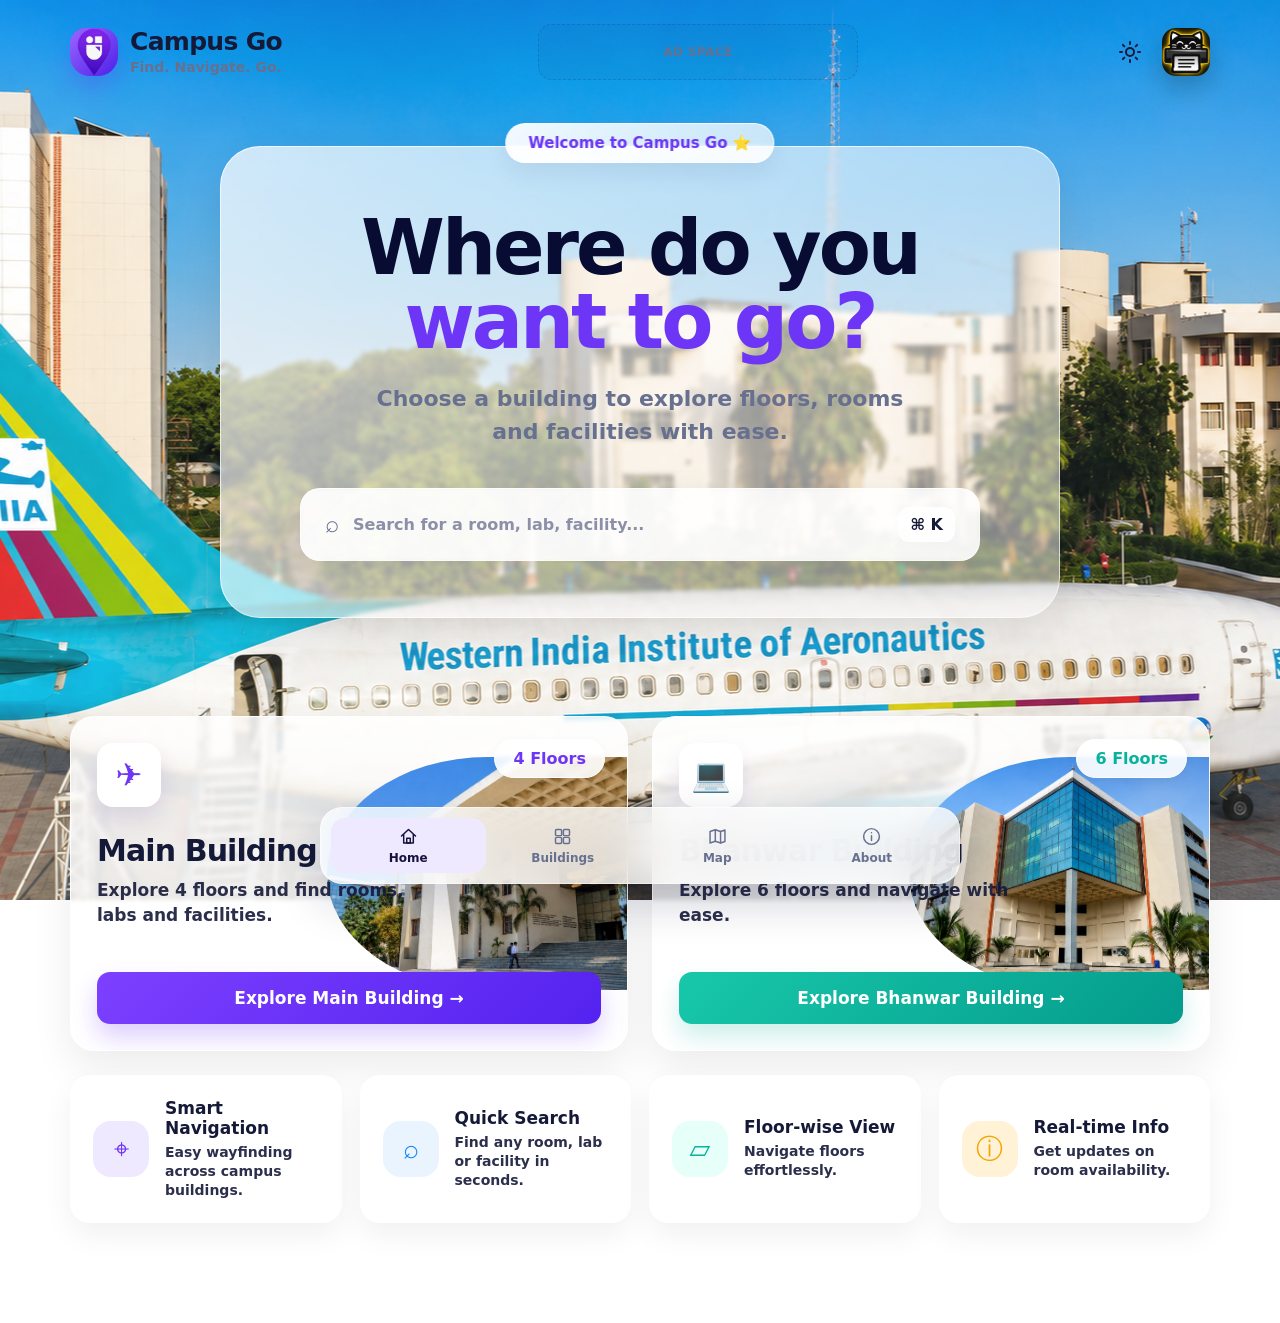
==== commit 37f4ebdb: "almost final" ====
--- a/Final/index.html
+++ b/Final/index.html
@@ -295,10 +295,10 @@
       display: flex;
       align-items: center;
       gap: 14px;
-      background: rgba(255, 255, 255, 0.75);
+      background: var(--glass-nav);
       backdrop-filter: blur(2px);
       -webkit-backdrop-filter: blur(2px);
-      border: 1px solid rgba(255, 255, 255, 0.6);
+      border: 1px solid var(--glass-border);
       border-top: 1px solid var(--glass-border-light);
       border-left: 1px solid var(--glass-border-light);
       padding: 18px 24px;
@@ -330,8 +330,8 @@
     .shortcut {
       padding: 8px 12px;
       border-radius: 11px;
-      color: #535876;
-      background: #f3f1fa;
+      color: var(--text);
+      background: var(--input-bg);
       font-weight: 800;
       white-space: nowrap;
     }
@@ -347,7 +347,7 @@
       position: relative;
       overflow: hidden;
       min-height: 335px;
-      background: linear-gradient(135deg, var(--glass-border-light) 0%, var(--glass-border) 100%);
+      background: var(--glass-card);
       backdrop-filter: blur(2px);
       -webkit-backdrop-filter: blur(2px);
       border-radius: var(--radius);
@@ -427,12 +427,13 @@
     }
 
     .building-card p {
-      color: var(--muted);
+      color: var(--text);
       max-width: 330px;
       line-height: 1.5;
       font-weight: 650;
       font-size: 17px;
       margin-bottom: 28px;
+      opacity: 0.9;
     }
 
     .building-img {
@@ -490,12 +491,12 @@
     }
 
     .feature-card {
-      background: linear-gradient(135deg, var(--glass-card) 0%, rgba(255, 255, 255, 0.55) 100%);
+      background: var(--glass-card);
       backdrop-filter: blur(2px);
       -webkit-backdrop-filter: blur(2px);
-      border: 1px solid rgba(255, 255, 255, 0.6);
-      border-top: 1px solid var(--input-bg);
-      border-left: 1px solid var(--input-bg);
+      border: 1px solid var(--glass-border);
+      border-top: 1px solid var(--glass-border-light);
+      border-left: 1px solid var(--glass-border-light);
       box-shadow: 0 12px 30px rgba(0, 0, 0, 0.06);
       border-radius: 20px;
       padding: 22px;
@@ -525,10 +526,11 @@
     }
 
     .feature-card p {
-      color: var(--muted);
+      color: var(--text);
       font-size: 14px;
       line-height: 1.35;
       font-weight: 600;
+      opacity: 0.9;
     }
 
     .bottom-nav {
@@ -851,7 +853,7 @@
         <p>Choose a building to explore floors, rooms and facilities with ease.</p>
 
         <label class="search-box">
-          <span style="font-size: 24px; color:#68708f;">⌕</span>
+          <span style="font-size: 24px; color: var(--muted);">⌕</span>
           <input type="search" placeholder="Search for a room, lab, facility..." />
           <span class="shortcut">⌘ K</span>
         </label>
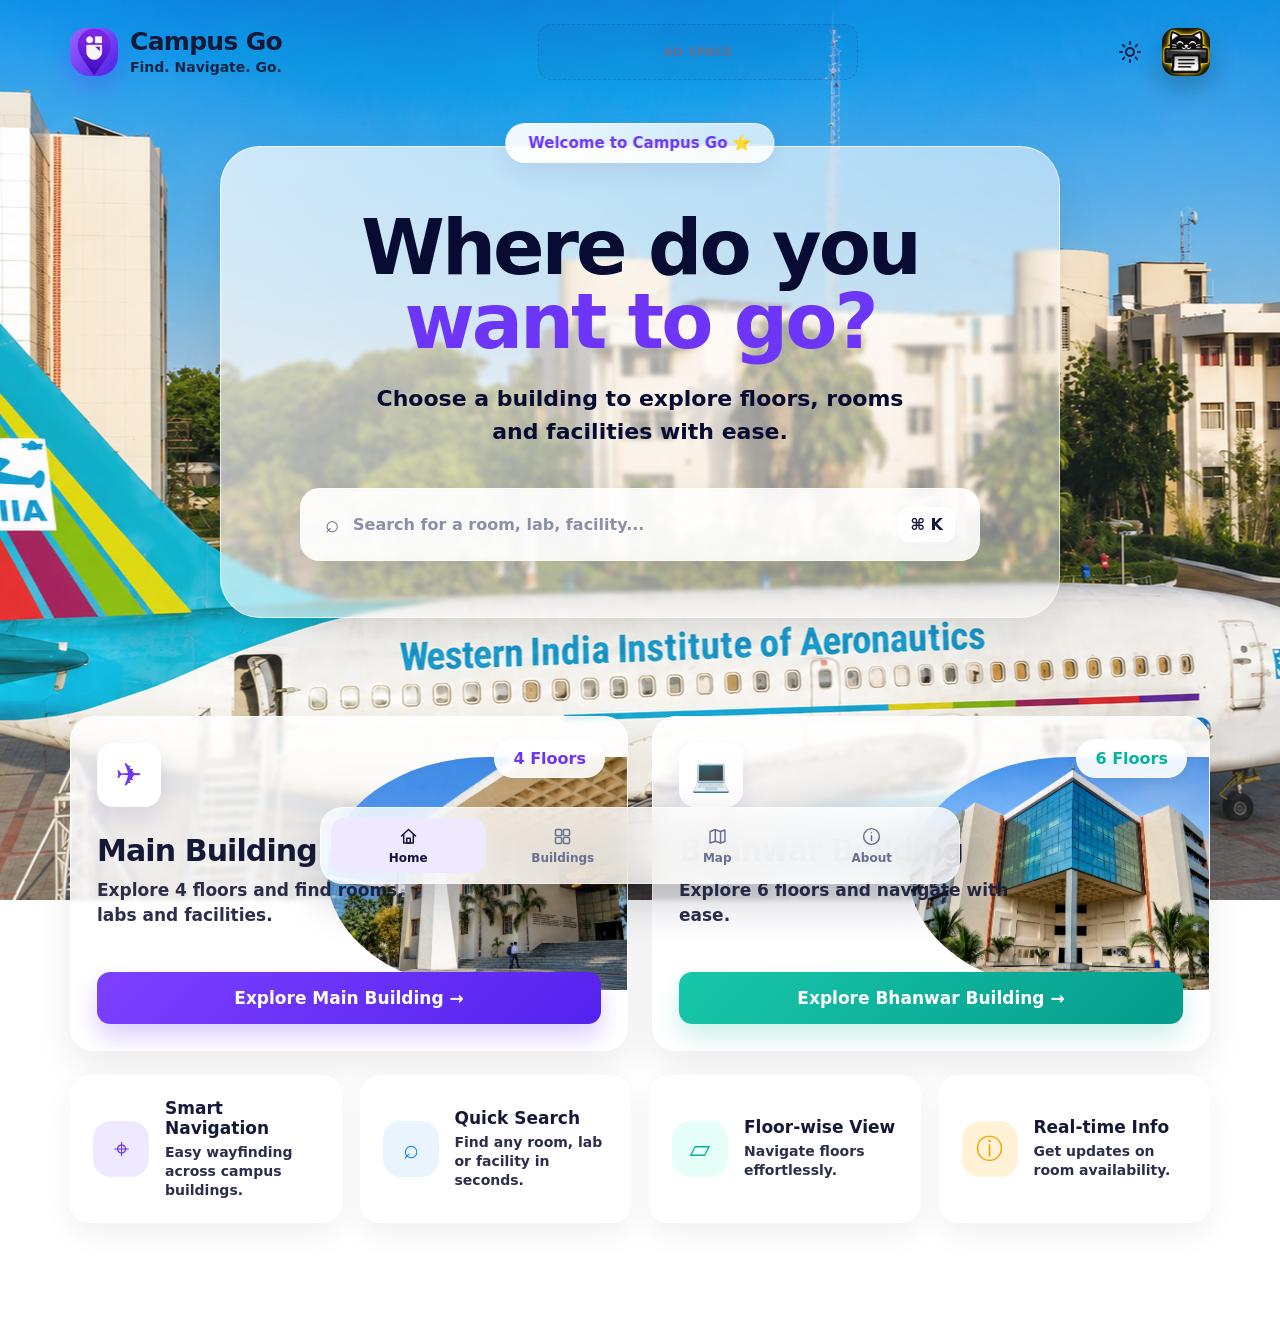
==== commit 484bf082: "final" ====
--- a/Final/index.html
+++ b/Final/index.html
@@ -213,10 +213,11 @@
     }
 
     .brand p {
-      color: var(--muted);
+      color: var(--text);
       font-size: 14px;
       margin-top: 5px;
       font-weight: 600;
+      opacity: 0.9;
     }    .icon-btn {
       width: 44px;
       height: 44px;
@@ -283,10 +284,10 @@
     .hero p {
       max-width: 560px;
       margin: 22px auto 28px;
-      color: var(--muted);
+      color: var(--title-color);
       font-size: clamp(16px, 2.6vw, 22px);
       line-height: 1.5;
-      font-weight: 600;
+      font-weight: 700;
     }
 
     .search-box {
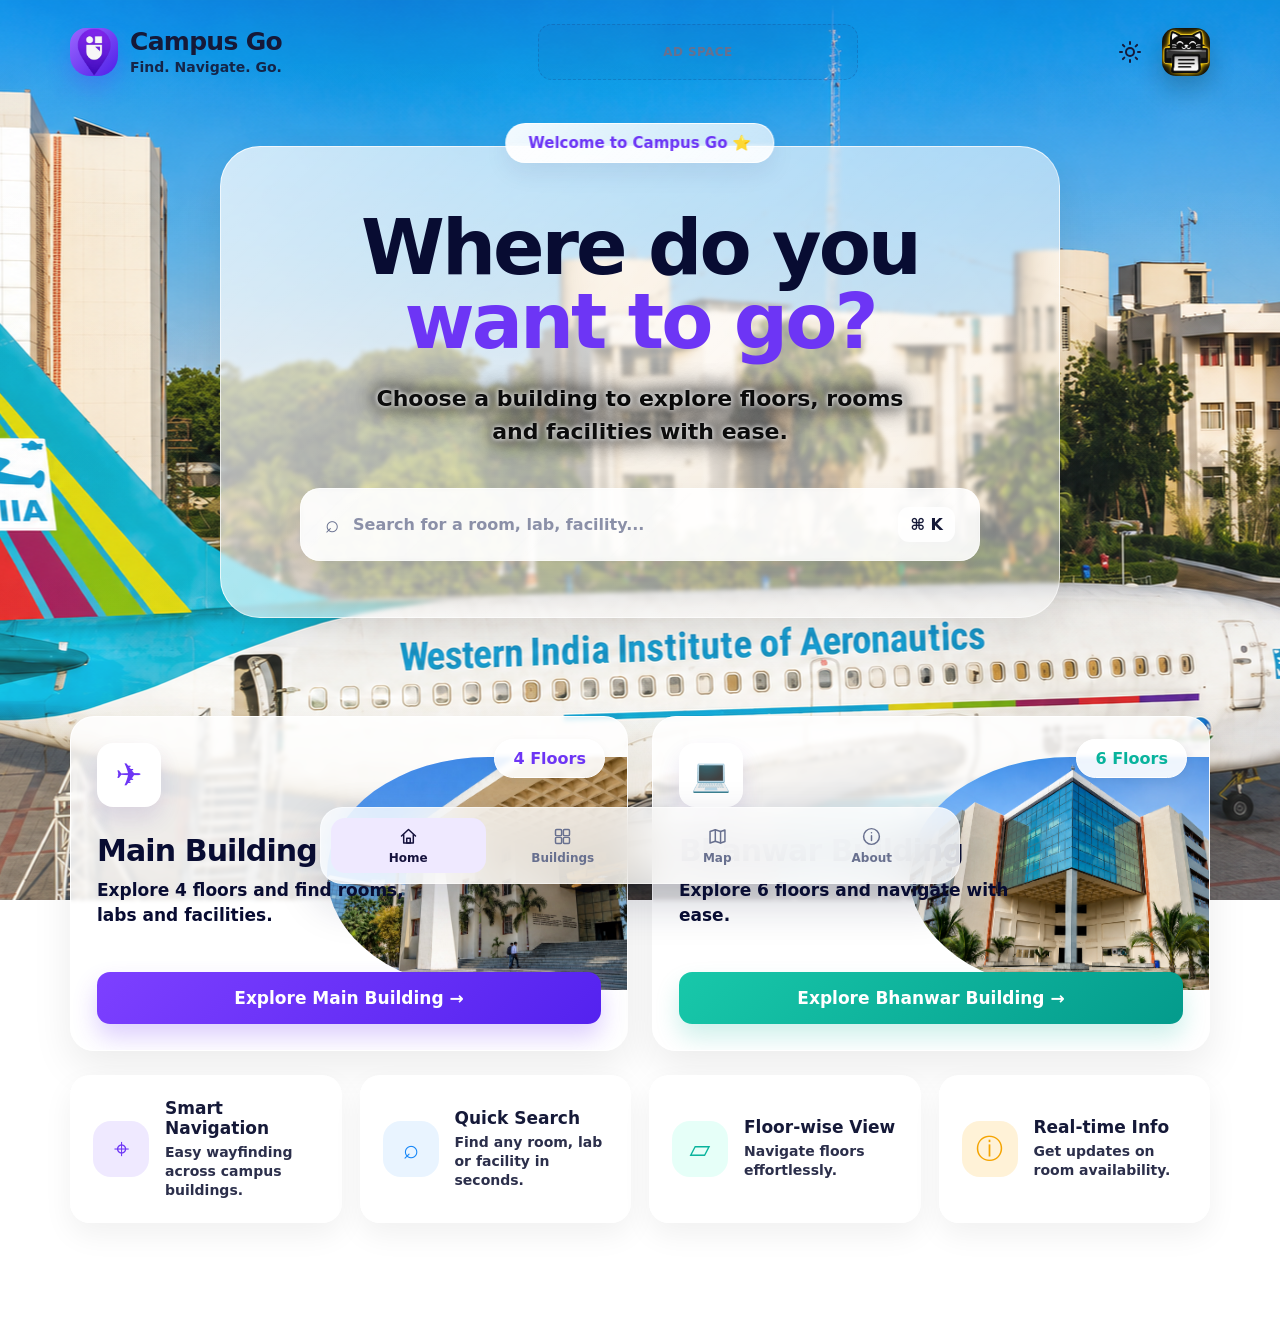
==== commit a52e1174: "final" ====
--- a/Final/index.html
+++ b/Final/index.html
@@ -36,6 +36,9 @@
       --glass-nav: rgba(255, 255, 255, 0.8);
       --input-bg: rgba(255, 255, 255, 0.9);
       --title-color: #080c32;
+      --hero-glass: linear-gradient(135deg, rgba(255, 255, 255, 0.75) 0%, rgba(255, 255, 255, 0.7) 100%);
+      --hero-subtitle: #1E293B;
+      --hero-shadow: 0 1px 2px rgba(255, 255, 255, 0.8);
       --modal-overlay: rgba(21, 18, 61, 0.5);
       --modal-bg: #fcfaf2;
       --btn-bg: white;
@@ -61,6 +64,9 @@
       --glass-nav: rgba(18, 24, 58, 0.9);
       --input-bg: rgba(255, 255, 255, 0.05);
       --title-color: #f0f2fb;
+      --hero-glass: rgba(18, 24, 58, 0.75);
+      --hero-subtitle: #f0f2fb;
+      --hero-shadow: none;
       --modal-overlay: rgba(0, 0, 0, 0.7);
       --modal-bg: #12183a;
       --btn-bg: rgba(255, 255, 255, 0.05);
@@ -284,10 +290,11 @@
     .hero p {
       max-width: 560px;
       margin: 22px auto 28px;
-      color: var(--title-color);
+      color: #0d0d0d;
       font-size: clamp(16px, 2.6vw, 22px);
       line-height: 1.5;
-      font-weight: 700;
+      font-weight: 800;
+      text-shadow: 0 0 4px #fff, 0 0 8px #fff, 0 0 12px #000, 0 0 20px #000, 0 0 30px #000;
     }
 
     .search-box {
@@ -425,16 +432,16 @@
       font-size: 30px;
       letter-spacing: -0.9px;
       margin-bottom: 10px;
+      color: var(--title-color);
     }
 
     .building-card p {
-      color: var(--text);
+      color: var(--title-color);
       max-width: 330px;
       line-height: 1.5;
-      font-weight: 650;
+      font-weight: 700;
       font-size: 17px;
       margin-bottom: 28px;
-      opacity: 0.9;
     }
 
     .building-img {
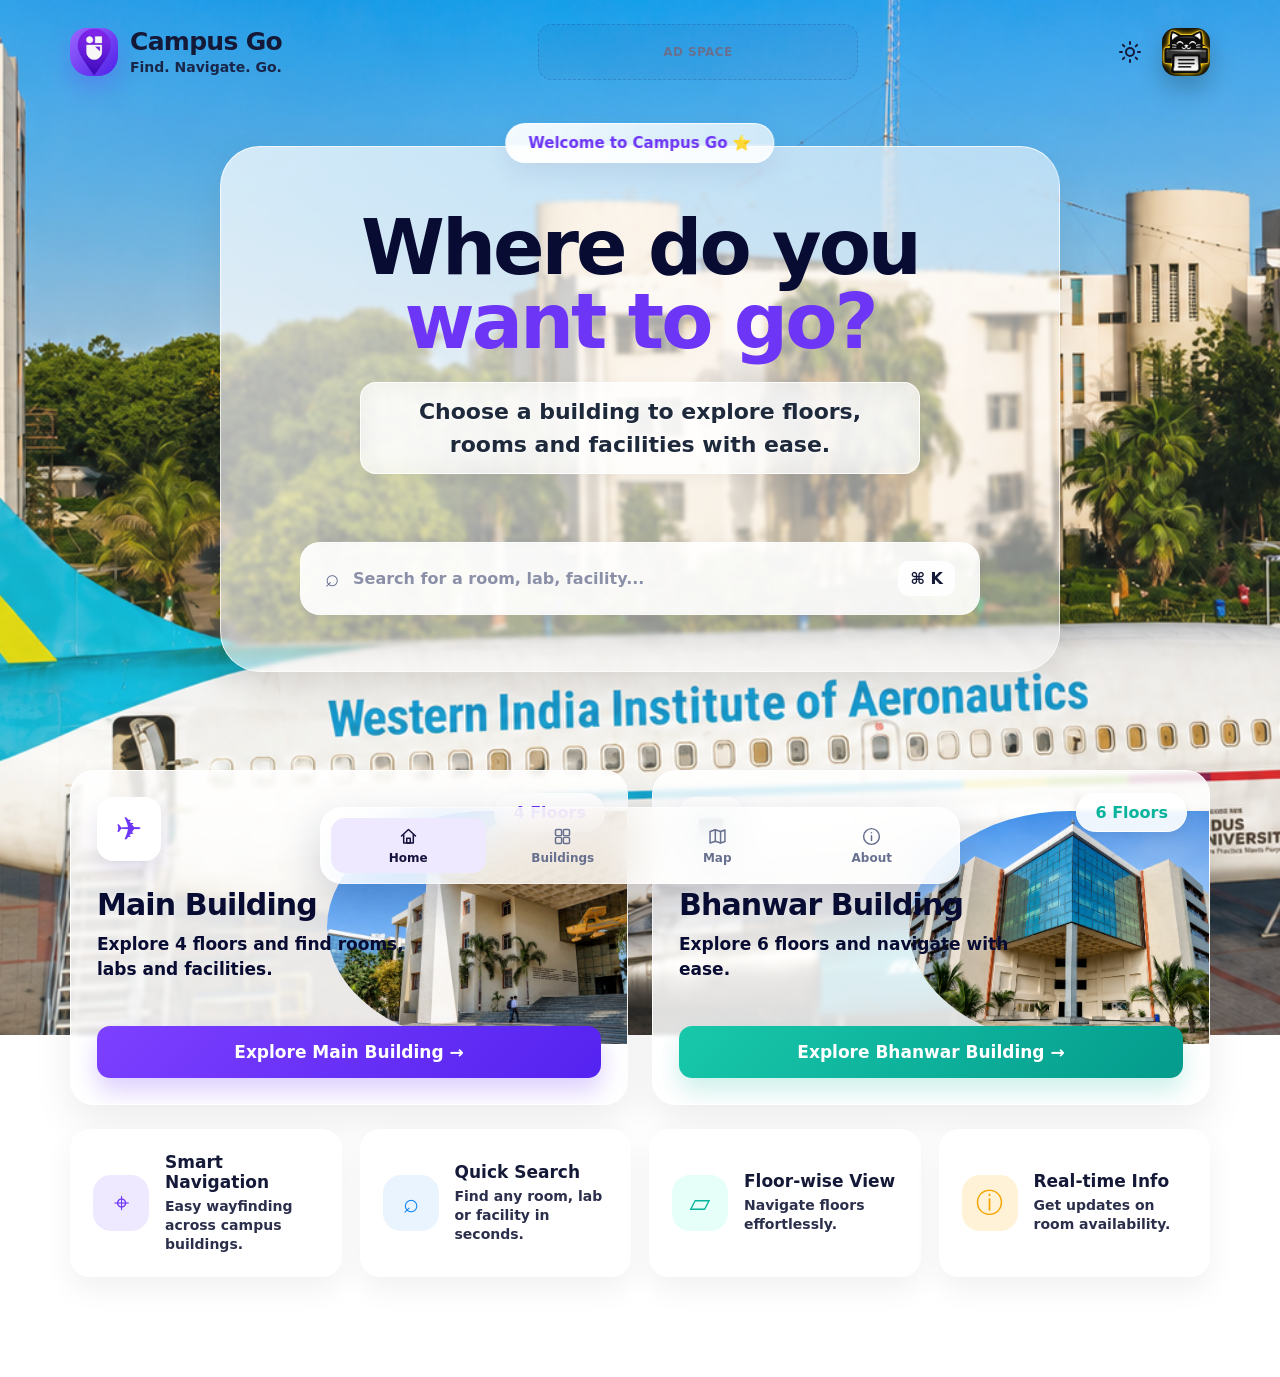
==== commit 90d54883: "final" ====
--- a/Final/index.html
+++ b/Final/index.html
@@ -39,6 +39,9 @@
       --hero-glass: linear-gradient(135deg, rgba(255, 255, 255, 0.75) 0%, rgba(255, 255, 255, 0.7) 100%);
       --hero-subtitle: #1E293B;
       --hero-shadow: 0 1px 2px rgba(255, 255, 255, 0.8);
+      --hero-p-bg: rgba(255, 255, 255, 0.65);
+      --hero-p-border: rgba(255, 255, 255, 0.9);
+      --hero-p-color: #1E293B;
       --modal-overlay: rgba(21, 18, 61, 0.5);
       --modal-bg: #fcfaf2;
       --btn-bg: white;
@@ -67,6 +70,9 @@
       --hero-glass: rgba(18, 24, 58, 0.75);
       --hero-subtitle: #f0f2fb;
       --hero-shadow: none;
+      --hero-p-bg: rgba(18, 24, 58, 0.65);
+      --hero-p-border: rgba(255, 255, 255, 0.15);
+      --hero-p-color: #f0f2fb;
       --modal-overlay: rgba(0, 0, 0, 0.7);
       --modal-bg: #12183a;
       --btn-bg: rgba(255, 255, 255, 0.05);
@@ -84,27 +90,29 @@
     body::before {
       content: "";
       position: fixed;
-      top: 0;
-      left: 0;
-      width: 100vw;
-      height: 100vh;
-      height: var(--app-height, 100lvh);
+      top: -15vh;
+      left: -15vw;
+      width: 130vw;
+      height: 130vh;
       background: url("./assets/hero-bg.png") center center/cover no-repeat;
       z-index: -2;
       pointer-events: none;
+      will-change: transform;
+      transform: translateZ(0);
     }
 
     body::after {
       content: "";
       position: fixed;
-      top: 0;
-      left: 0;
-      width: 100vw;
-      height: 100vh;
-      height: var(--app-height, 100lvh);
+      top: -15vh;
+      left: -15vw;
+      width: 130vw;
+      height: 130vh;
       background: var(--bg-overlay);
       z-index: -1;
       pointer-events: none;
+      will-change: transform;
+      transform: translateZ(0);
     }
 
     .page {
@@ -290,11 +298,19 @@
     .hero p {
       max-width: 560px;
       margin: 22px auto 28px;
-      color: #0d0d0d;
+      color: var(--hero-p-color);
       font-size: clamp(16px, 2.6vw, 22px);
       line-height: 1.5;
-      font-weight: 800;
-      text-shadow: 0 0 4px #fff, 0 0 8px #fff, 0 0 12px #000, 0 0 20px #000, 0 0 30px #000;
+      font-weight: 600;
+      text-shadow: var(--hero-shadow);
+      background: var(--hero-p-bg);
+      backdrop-filter: blur(12px);
+      -webkit-backdrop-filter: blur(12px);
+      padding: 12px 24px;
+      border-radius: 16px;
+      border: 1px solid var(--hero-p-border);
+      box-shadow: 0 4px 15px rgba(0, 0, 0, 0.05);
+      display: inline-block;
     }
 
     .search-box {
@@ -959,21 +975,7 @@
         });
       }
 
-      const setFixedBackgroundHeight = () => {
-        const bgHeight = window.innerHeight;
-        document.documentElement.style.setProperty('--app-height', `${bgHeight}px`);
-      };
-      
-      let initialWidth = window.innerWidth;
-      setFixedBackgroundHeight();
-      
-      window.addEventListener('resize', () => {
-        
-        if (window.innerWidth !== initialWidth) {
-          initialWidth = window.innerWidth;
-          setFixedBackgroundHeight();
-        }
-      });
+
 
       const modal = document.getElementById('floor-modal');
       const closeBtn = document.getElementById('close-modal');
